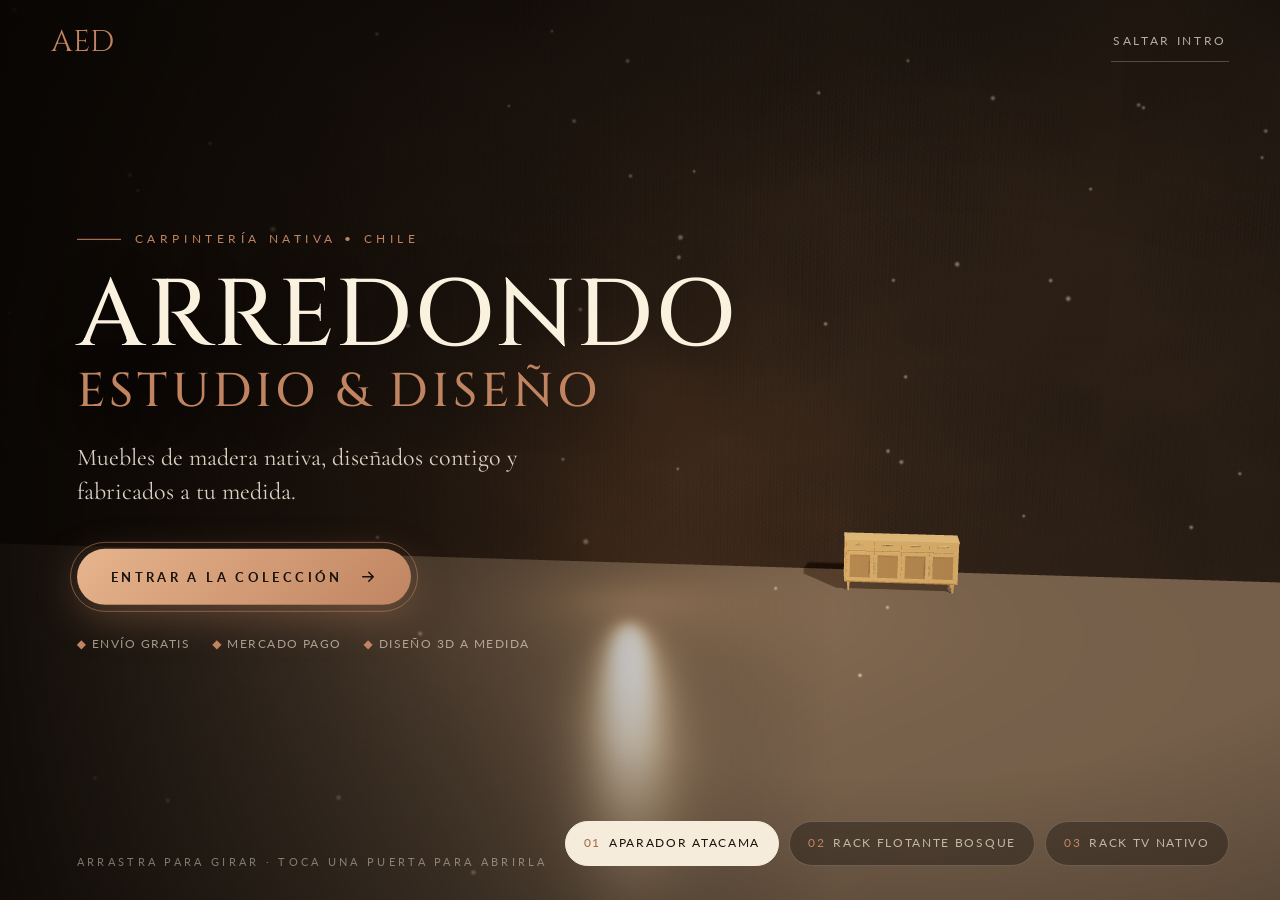
==== index.html @ 671cff6e "Sitio web Arredondo: intro 3D, tienda con 3 productos, configurador 3D y banners de conversión Co-Au" ====
<!doctype html>
<html lang="es-CL">
<head>
<meta charset="utf-8">
<meta name="viewport" content="width=device-width, initial-scale=1, viewport-fit=cover">
<title>Arredondo Estudio & Diseño — Carpintería Nativa • Chile</title>
<meta name="description" content="Muebles de madera nativa hechos a tu medida. Diseña el tuyo en 3D. Envío gratis a todo Chile y pago con Mercado Pago.">
<meta name="theme-color" content="#0d0a07">
<meta property="og:title" content="Arredondo Estudio & Diseño — Carpintería Nativa">
<meta property="og:description" content="Aparadores, racks flotantes y muebles de TV en madera nativa. Diséñalos en 3D.">
<meta property="og:image" content="img/portada.jpg">
<link rel="preconnect" href="https://fonts.googleapis.com">
<link rel="preconnect" href="https://fonts.gstatic.com" crossorigin>
<link href="https://fonts.googleapis.com/css2?family=Cinzel:wght@400;500;600&family=Cormorant+Garamond:ital,wght@0,500;0,600;1,500&family=Lato:wght@400;700&display=swap" rel="stylesheet">
<link rel="stylesheet" href="css/base.css">
<link rel="stylesheet" href="css/landing.css">
<link rel="preload" as="image" href="img/portada.jpg">
</head>
<body>
  <div class="fallback" aria-hidden="true"></div>
  <canvas id="stage" aria-label="Mueble de madera nativa en 3D, arrastra para girar"></canvas>
  <div class="vignette"></div>

  <header class="top">
    <span class="mono" aria-label="AED">AED</span>
    <a class="skip" href="tienda.html">Saltar intro</a>
  </header>

  <main class="intro">
    <p class="kicker reveal">Carpintería Nativa • Chile</p>
    <h1 class="reveal">ARREDONDO<span>ESTUDIO &amp; DISEÑO</span></h1>
    <p class="lede reveal">Muebles de madera nativa, diseñados contigo y fabricados a tu medida.</p>
    <a id="enter" class="cta reveal" href="tienda.html">
      Entrar a la colección
      <svg viewBox="0 0 24 24" fill="none" stroke="currentColor" stroke-width="2" stroke-linecap="round" stroke-linejoin="round"><path d="M5 12h14M13 6l6 6-6 6"/></svg>
    </a>
    <p class="perks reveal"><span><b>◆</b> Envío gratis</span><span><b>◆</b> Mercado Pago</span><span><b>◆</b> Diseño 3D a medida</span></p>
  </main>

  <nav class="models" id="models" aria-label="Modelos"></nav>
  <p class="hint">Arrastra para girar · toca una puerta para abrirla</p>
  <div id="curtain"></div>

  <script src="js/vendor/three.min.js"></script>
  <script src="js/config.js"></script>
  <script src="js/furniture.js"></script>
  <script src="js/landing.js"></script>
</body>
</html>
---- css/base.css ----
:root {
  --ink: #17110c;
  --ink-2: #241a12;
  --cream: #f6ecdc;
  --cream-2: #efe2cc;
  --sand: #e4d3b8;
  --copper: #c08461;
  --copper-d: #a3694a;
  --wood: #c9985f;
  --wa: #25d366;
  --wa-d: #128c4a;
  --mp: #009ee3;
  --mp-d: #0077b6;
  --font-display: 'Cinzel', 'Trajan Pro', Georgia, serif;
  --font-serif: 'Cormorant Garamond', Georgia, serif;
  --font-ui: 'Lato', system-ui, -apple-system, 'Segoe UI', Roboto, sans-serif;
  --ease: cubic-bezier(.2, .7, .2, 1);
}
*, *::before, *::after { box-sizing: border-box; }
html { -webkit-text-size-adjust: 100%; scroll-behavior: smooth; }
body { margin: 0; font-family: var(--font-ui); color: var(--ink); background: var(--cream); line-height: 1.55; -webkit-font-smoothing: antialiased; }
img, canvas, svg { display: block; max-width: 100%; }
a { color: inherit; text-decoration: none; }
button { font: inherit; cursor: pointer; border: 0; background: none; color: inherit; }
h1, h2, h3, p { margin: 0; }
:focus-visible { outline: 2px solid var(--copper); outline-offset: 3px; }
@media (prefers-reduced-motion: reduce) {
  *, *::before, *::after { animation-duration: .01ms !important; animation-iteration-count: 1 !important; transition-duration: .01ms !important; scroll-behavior: auto !important; }
}
---- css/landing.css ----
html, body { height: 100%; overflow: hidden; background: #0d0a07; color: var(--cream); }
#stage { position: fixed; inset: 0; width: 100%; height: 100%; }
.fallback { position: fixed; inset: 0; background: url('../img/portada.jpg') center/cover; display: none; }
.no-webgl .fallback { display: block; }
.no-webgl #stage { display: none; }

.vignette { position: fixed; inset: 0; pointer-events: none;
  background:
    radial-gradient(120% 90% at 70% 55%, transparent 35%, rgba(8, 5, 3, .75) 100%),
    linear-gradient(90deg, rgba(8, 5, 3, .86) 0%, rgba(8, 5, 3, .35) 42%, transparent 65%); }

.top { position: fixed; top: 0; left: 0; right: 0; display: flex; justify-content: space-between; align-items: center; padding: 22px clamp(18px, 4vw, 56px); z-index: 3; }
.mono { font-family: var(--font-display); font-size: 30px; letter-spacing: .02em; color: var(--copper); line-height: 1; }
.skip { font-size: 12px; letter-spacing: .22em; text-transform: uppercase; color: rgba(246, 236, 220, .7); padding: 10px 2px; border-bottom: 1px solid rgba(246, 236, 220, .25); transition: color .3s, border-color .3s; }
.skip:hover { color: var(--cream); border-color: var(--copper); }

.intro { position: fixed; left: clamp(18px, 6vw, 96px); top: 50%; transform: translateY(-52%); z-index: 2; max-width: min(620px, 88vw); }
.kicker { font-size: 12px; letter-spacing: .38em; text-transform: uppercase; color: var(--copper); margin-bottom: 22px; display: flex; align-items: center; gap: 14px; }
.kicker::before { content: ''; width: 44px; height: 1px; background: var(--copper); }
h1 { font-family: var(--font-display); font-weight: 500; font-size: clamp(40px, 7.4vw, 104px); line-height: .98; letter-spacing: .02em; color: #fbf1df; text-shadow: 0 6px 40px rgba(0, 0, 0, .55); }
h1 span { display: block; font-size: .5em; letter-spacing: .09em; color: var(--copper); margin-top: .12em; }
.lede { margin-top: 26px; max-width: 440px; font-family: var(--font-serif); font-size: clamp(19px, 2.2vw, 24px); line-height: 1.4; color: rgba(246, 236, 220, .88); }

.cta { margin-top: 40px; display: inline-flex; align-items: center; gap: 16px; padding: 18px 34px; font-size: 13px; font-weight: 700; letter-spacing: .26em; text-transform: uppercase;
  color: #1a120b; background: linear-gradient(135deg, #e6b48d, var(--copper)); border-radius: 100px; position: relative;
  box-shadow: 0 12px 40px rgba(192, 132, 97, .35); transition: transform .35s var(--ease), box-shadow .35s; }
.cta:hover { transform: translateY(-3px); box-shadow: 0 18px 54px rgba(192, 132, 97, .5); }
.cta svg { width: 18px; height: 18px; transition: transform .35s var(--ease); }
.cta:hover svg { transform: translateX(5px); }
.cta::after { content: ''; position: absolute; inset: -7px; border-radius: 100px; border: 1px solid rgba(192, 132, 97, .55); animation: ping 2.4s var(--ease) infinite; }
@keyframes ping { 0% { transform: scale(.96); opacity: .9; } 100% { transform: scale(1.14); opacity: 0; } }
.perks { margin-top: 30px; display: flex; flex-wrap: wrap; gap: 8px 22px; font-size: 12px; letter-spacing: .12em; text-transform: uppercase; color: rgba(246, 236, 220, .6); }
.perks b { color: var(--copper); font-weight: 700; }

.models { position: fixed; right: clamp(18px, 4vw, 56px); bottom: 34px; z-index: 2; display: flex; gap: 10px; flex-wrap: wrap; justify-content: flex-end; max-width: 56vw; }
.models button { padding: 12px 18px; border: 1px solid rgba(246, 236, 220, .22); border-radius: 100px; font-size: 12px; letter-spacing: .14em; text-transform: uppercase; color: rgba(246, 236, 220, .7);
  backdrop-filter: blur(10px); background: rgba(13, 10, 7, .35); transition: all .3s var(--ease); }
.models button:hover { color: var(--cream); border-color: var(--copper); }
.models button.on { color: #1a120b; background: var(--cream); border-color: var(--cream); }
.models i { font-style: normal; color: var(--copper); margin-right: 8px; }
.models button.on i { color: var(--copper-d); }
.hint { position: fixed; left: clamp(18px, 6vw, 96px); bottom: 30px; z-index: 2; font-size: 11px; letter-spacing: .3em; text-transform: uppercase; color: rgba(246, 236, 220, .45); }

#curtain { position: fixed; inset: 0; z-index: 10; background: var(--cream); opacity: 0; pointer-events: none; transition: opacity .9s var(--ease); }
#curtain.on { opacity: 1; pointer-events: all; }
.reveal { animation: rise 1.2s var(--ease) both; }
.reveal:nth-child(2) { animation-delay: .12s; } .reveal:nth-child(3) { animation-delay: .24s; } .reveal:nth-child(4) { animation-delay: .36s; } .reveal:nth-child(5) { animation-delay: .48s; }
@keyframes rise { from { opacity: 0; transform: translateY(26px); } to { opacity: 1; transform: none; } }

@media (max-width: 760px) {
  .vignette { background: linear-gradient(0deg, rgba(8, 5, 3, .92) 0%, rgba(8, 5, 3, .55) 45%, rgba(8, 5, 3, .15) 100%); }
  .intro { top: auto; bottom: 120px; transform: none; }
  .lede { display: none; }
  .perks { display: none; }
  .cta { margin-top: 26px; padding: 16px 26px; }
  .models { left: 18px; right: 18px; bottom: 28px; max-width: none; justify-content: flex-start; flex-wrap: nowrap; overflow-x: auto; }
  .models button { white-space: nowrap; padding: 10px 14px; }
  .hint { display: none; }
}
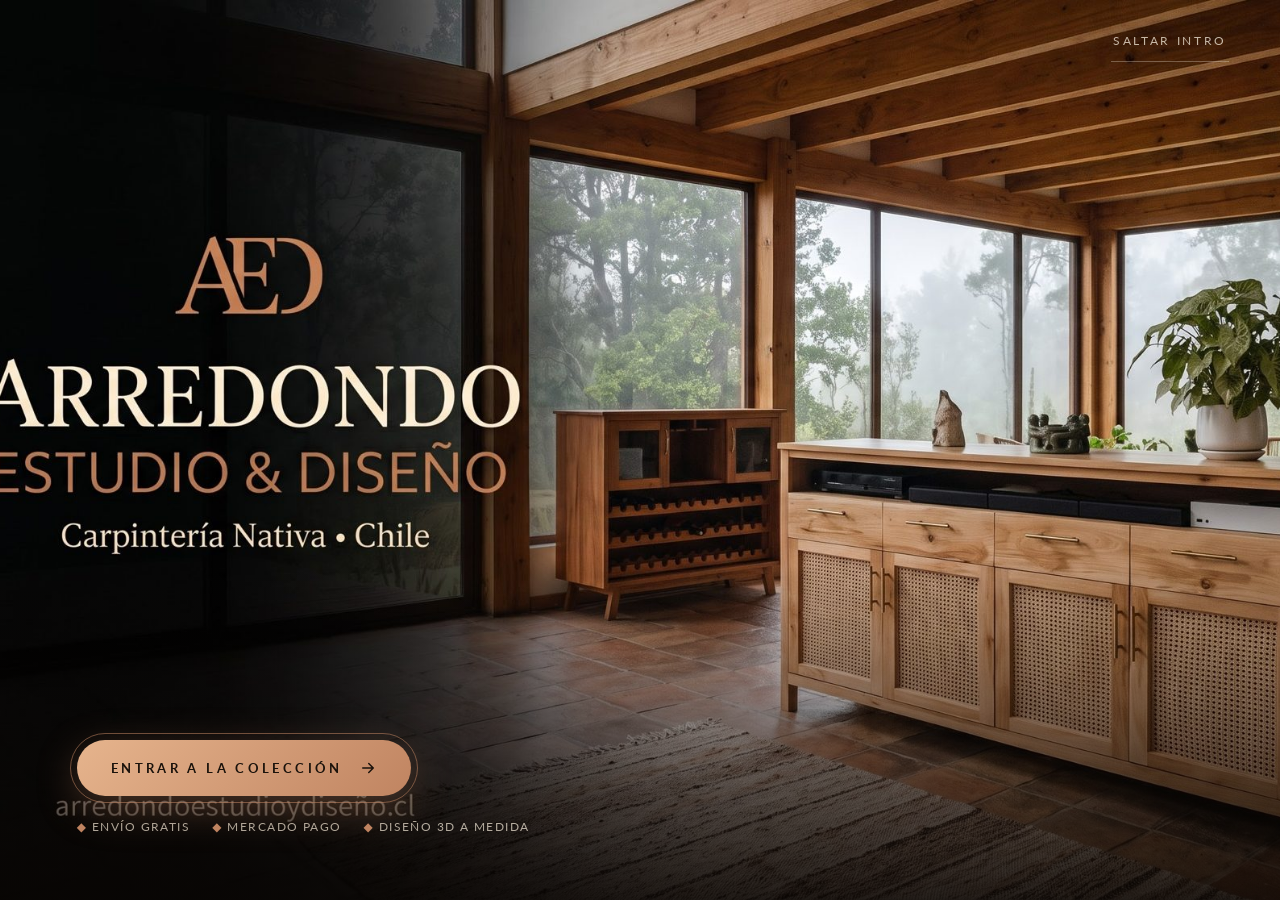
==== commit 41244a99: "Intro: foto de portada como pantalla de inicio Co-Authored-By: Claude Sonnet 5.5 <noreply@anthropic." ====
--- a/index.html
+++ b/index.html
@@ -11,39 +11,37 @@
 <meta property="og:image" content="img/portada.jpg">
 <link rel="preconnect" href="https://fonts.googleapis.com">
 <link rel="preconnect" href="https://fonts.gstatic.com" crossorigin>
-<link href="https://fonts.googleapis.com/css2?family=Cinzel:wght@400;500;600&family=Cormorant+Garamond:ital,wght@0,500;0,600;1,500&family=Lato:wght@400;700&display=swap" rel="stylesheet">
+<link href="https://fonts.googleapis.com/css2?family=Lato:wght@400;700&display=swap" rel="stylesheet">
 <link rel="stylesheet" href="css/base.css">
 <link rel="stylesheet" href="css/landing.css">
 <link rel="preload" as="image" href="img/portada.jpg">
 </head>
 <body>
-  <div class="fallback" aria-hidden="true"></div>
-  <canvas id="stage" aria-label="Mueble de madera nativa en 3D, arrastra para girar"></canvas>
-  <div class="vignette"></div>
+  <div class="cover"><img id="coverImg" src="img/portada.jpg" alt="Arredondo Estudio & Diseño — Carpintería Nativa • Chile" fetchpriority="high"></div>
+  <div class="shade"></div>
 
-  <header class="top">
-    <span class="mono" aria-label="AED">AED</span>
-    <a class="skip" href="tienda.html">Saltar intro</a>
-  </header>
+  <a class="skip" href="tienda.html">Saltar intro</a>
 
-  <main class="intro">
-    <p class="kicker reveal">Carpintería Nativa • Chile</p>
-    <h1 class="reveal">ARREDONDO<span>ESTUDIO &amp; DISEÑO</span></h1>
-    <p class="lede reveal">Muebles de madera nativa, diseñados contigo y fabricados a tu medida.</p>
-    <a id="enter" class="cta reveal" href="tienda.html">
+  <div class="cta-wrap">
+    <a id="enter" class="cta" href="tienda.html">
       Entrar a la colección
       <svg viewBox="0 0 24 24" fill="none" stroke="currentColor" stroke-width="2" stroke-linecap="round" stroke-linejoin="round"><path d="M5 12h14M13 6l6 6-6 6"/></svg>
     </a>
-    <p class="perks reveal"><span><b>◆</b> Envío gratis</span><span><b>◆</b> Mercado Pago</span><span><b>◆</b> Diseño 3D a medida</span></p>
-  </main>
-
-  <nav class="models" id="models" aria-label="Modelos"></nav>
-  <p class="hint">Arrastra para girar · toca una puerta para abrirla</p>
+    <p class="perks"><span><b>◆</b> Envío gratis</span><span><b>◆</b> Mercado Pago</span><span><b>◆</b> Diseño 3D a medida</span></p>
+  </div>
   <div id="curtain"></div>
 
-  <script src="js/vendor/three.min.js"></script>
-  <script src="js/config.js"></script>
-  <script src="js/furniture.js"></script>
-  <script src="js/landing.js"></script>
+  <script>
+    (function () {
+      var enter = document.getElementById('enter'), curtain = document.getElementById('curtain'), img = document.getElementById('coverImg'), done = false;
+      function go(e) {
+        if (e) e.preventDefault(); if (done) return; done = true;
+        img.classList.add('zoom'); curtain.classList.add('on');
+        setTimeout(function () { location.href = 'tienda.html'; }, 900);
+      }
+      enter.addEventListener('click', go);
+      document.addEventListener('keydown', function (e) { if (e.key === 'Enter') go(e); });
+    })();
+  </script>
 </body>
 </html>
--- a/css/landing.css
+++ b/css/landing.css
@@ -1,59 +1,34 @@
 html, body { height: 100%; overflow: hidden; background: #0d0a07; color: var(--cream); }
-#stage { position: fixed; inset: 0; width: 100%; height: 100%; }
-.fallback { position: fixed; inset: 0; background: url('../img/portada.jpg') center/cover; display: none; }
-.no-webgl .fallback { display: block; }
-.no-webgl #stage { display: none; }
+.cover { position: fixed; inset: 0; background: #0d0a07; overflow: hidden; }
+.cover img { width: 100%; height: 100%; object-fit: cover; object-position: 35% center; animation: kb 22s ease-in-out infinite alternate; transition: transform 1s var(--ease); }
+.cover img.zoom { animation: none; transform: scale(1.18); }
+@keyframes kb { from { transform: scale(1); } to { transform: scale(1.07); } }
+.shade { position: fixed; inset: 0; pointer-events: none; background: linear-gradient(0deg, rgba(8, 5, 3, .85) 0%, rgba(8, 5, 3, 0) 38%); }
 
-.vignette { position: fixed; inset: 0; pointer-events: none;
-  background:
-    radial-gradient(120% 90% at 70% 55%, transparent 35%, rgba(8, 5, 3, .75) 100%),
-    linear-gradient(90deg, rgba(8, 5, 3, .86) 0%, rgba(8, 5, 3, .35) 42%, transparent 65%); }
-
-.top { position: fixed; top: 0; left: 0; right: 0; display: flex; justify-content: space-between; align-items: center; padding: 22px clamp(18px, 4vw, 56px); z-index: 3; }
-.mono { font-family: var(--font-display); font-size: 30px; letter-spacing: .02em; color: var(--copper); line-height: 1; }
-.skip { font-size: 12px; letter-spacing: .22em; text-transform: uppercase; color: rgba(246, 236, 220, .7); padding: 10px 2px; border-bottom: 1px solid rgba(246, 236, 220, .25); transition: color .3s, border-color .3s; }
+.skip { position: fixed; top: 22px; right: clamp(18px, 4vw, 56px); z-index: 3; font-size: 12px; letter-spacing: .22em; text-transform: uppercase; color: rgba(246, 236, 220, .75); padding: 10px 2px; border-bottom: 1px solid rgba(246, 236, 220, .3); transition: color .3s, border-color .3s; }
 .skip:hover { color: var(--cream); border-color: var(--copper); }
 
-.intro { position: fixed; left: clamp(18px, 6vw, 96px); top: 50%; transform: translateY(-52%); z-index: 2; max-width: min(620px, 88vw); }
-.kicker { font-size: 12px; letter-spacing: .38em; text-transform: uppercase; color: var(--copper); margin-bottom: 22px; display: flex; align-items: center; gap: 14px; }
-.kicker::before { content: ''; width: 44px; height: 1px; background: var(--copper); }
-h1 { font-family: var(--font-display); font-weight: 500; font-size: clamp(40px, 7.4vw, 104px); line-height: .98; letter-spacing: .02em; color: #fbf1df; text-shadow: 0 6px 40px rgba(0, 0, 0, .55); }
-h1 span { display: block; font-size: .5em; letter-spacing: .09em; color: var(--copper); margin-top: .12em; }
-.lede { margin-top: 26px; max-width: 440px; font-family: var(--font-serif); font-size: clamp(19px, 2.2vw, 24px); line-height: 1.4; color: rgba(246, 236, 220, .88); }
-
-.cta { margin-top: 40px; display: inline-flex; align-items: center; gap: 16px; padding: 18px 34px; font-size: 13px; font-weight: 700; letter-spacing: .26em; text-transform: uppercase;
-  color: #1a120b; background: linear-gradient(135deg, #e6b48d, var(--copper)); border-radius: 100px; position: relative;
-  box-shadow: 0 12px 40px rgba(192, 132, 97, .35); transition: transform .35s var(--ease), box-shadow .35s; }
+.cta-wrap { position: fixed; z-index: 2; left: clamp(18px, 6vw, 96px); bottom: clamp(28px, 7vh, 72px); }
+.cta { display: inline-flex; align-items: center; gap: 16px; padding: 18px 34px; font-size: 13px; font-weight: 700; letter-spacing: .26em; text-transform: uppercase; color: #1a120b; background: linear-gradient(135deg, #e6b48d, var(--copper)); border-radius: 100px; position: relative; box-shadow: 0 12px 40px rgba(192, 132, 97, .35); transition: transform .35s var(--ease), box-shadow .35s; }
 .cta:hover { transform: translateY(-3px); box-shadow: 0 18px 54px rgba(192, 132, 97, .5); }
 .cta svg { width: 18px; height: 18px; transition: transform .35s var(--ease); }
 .cta:hover svg { transform: translateX(5px); }
 .cta::after { content: ''; position: absolute; inset: -7px; border-radius: 100px; border: 1px solid rgba(192, 132, 97, .55); animation: ping 2.4s var(--ease) infinite; }
 @keyframes ping { 0% { transform: scale(.96); opacity: .9; } 100% { transform: scale(1.14); opacity: 0; } }
-.perks { margin-top: 30px; display: flex; flex-wrap: wrap; gap: 8px 22px; font-size: 12px; letter-spacing: .12em; text-transform: uppercase; color: rgba(246, 236, 220, .6); }
-.perks b { color: var(--copper); font-weight: 700; }
-
-.models { position: fixed; right: clamp(18px, 4vw, 56px); bottom: 34px; z-index: 2; display: flex; gap: 10px; flex-wrap: wrap; justify-content: flex-end; max-width: 56vw; }
-.models button { padding: 12px 18px; border: 1px solid rgba(246, 236, 220, .22); border-radius: 100px; font-size: 12px; letter-spacing: .14em; text-transform: uppercase; color: rgba(246, 236, 220, .7);
-  backdrop-filter: blur(10px); background: rgba(13, 10, 7, .35); transition: all .3s var(--ease); }
-.models button:hover { color: var(--cream); border-color: var(--copper); }
-.models button.on { color: #1a120b; background: var(--cream); border-color: var(--cream); }
-.models i { font-style: normal; color: var(--copper); margin-right: 8px; }
-.models button.on i { color: var(--copper-d); }
-.hint { position: fixed; left: clamp(18px, 6vw, 96px); bottom: 30px; z-index: 2; font-size: 11px; letter-spacing: .3em; text-transform: uppercase; color: rgba(246, 236, 220, .45); }
+.perks { margin-top: 22px; display: flex; flex-wrap: wrap; gap: 8px 22px; font-size: 12px; letter-spacing: .12em; text-transform: uppercase; color: rgba(246, 236, 220, .7); }
+.perks b { color: var(--copper); }
 
 #curtain { position: fixed; inset: 0; z-index: 10; background: var(--cream); opacity: 0; pointer-events: none; transition: opacity .9s var(--ease); }
 #curtain.on { opacity: 1; pointer-events: all; }
-.reveal { animation: rise 1.2s var(--ease) both; }
-.reveal:nth-child(2) { animation-delay: .12s; } .reveal:nth-child(3) { animation-delay: .24s; } .reveal:nth-child(4) { animation-delay: .36s; } .reveal:nth-child(5) { animation-delay: .48s; }
-@keyframes rise { from { opacity: 0; transform: translateY(26px); } to { opacity: 1; transform: none; } }
 
-@media (max-width: 760px) {
-  .vignette { background: linear-gradient(0deg, rgba(8, 5, 3, .92) 0%, rgba(8, 5, 3, .55) 45%, rgba(8, 5, 3, .15) 100%); }
-  .intro { top: auto; bottom: 120px; transform: none; }
-  .lede { display: none; }
-  .perks { display: none; }
-  .cta { margin-top: 26px; padding: 16px 26px; }
-  .models { left: 18px; right: 18px; bottom: 28px; max-width: none; justify-content: flex-start; flex-wrap: nowrap; overflow-x: auto; }
-  .models button { white-space: nowrap; padding: 10px 14px; }
-  .hint { display: none; }
+/* celular: la foto completa arriba, botón abajo */
+@media (max-aspect-ratio: 1/1) {
+  .cover img { position: absolute; top: 50%; left: 0; height: auto; transform: translateY(-62%); aspect-ratio: 2000 / 1116; object-fit: cover; }
+  .cover img.zoom { transform: translateY(-62%) scale(1.15); }
+  @keyframes kb { from { transform: translateY(-62%) scale(1); } to { transform: translateY(-62%) scale(1.05); } }
+  .cover { background: radial-gradient(120% 60% at 50% 38%, #1b1510, #0d0a07 70%); }
+  .shade { background: none; }
+  .cta-wrap { left: 18px; right: 18px; bottom: 36px; }
+  .cta { width: 100%; justify-content: center; }
+  .perks { justify-content: center; font-size: 11px; }
 }
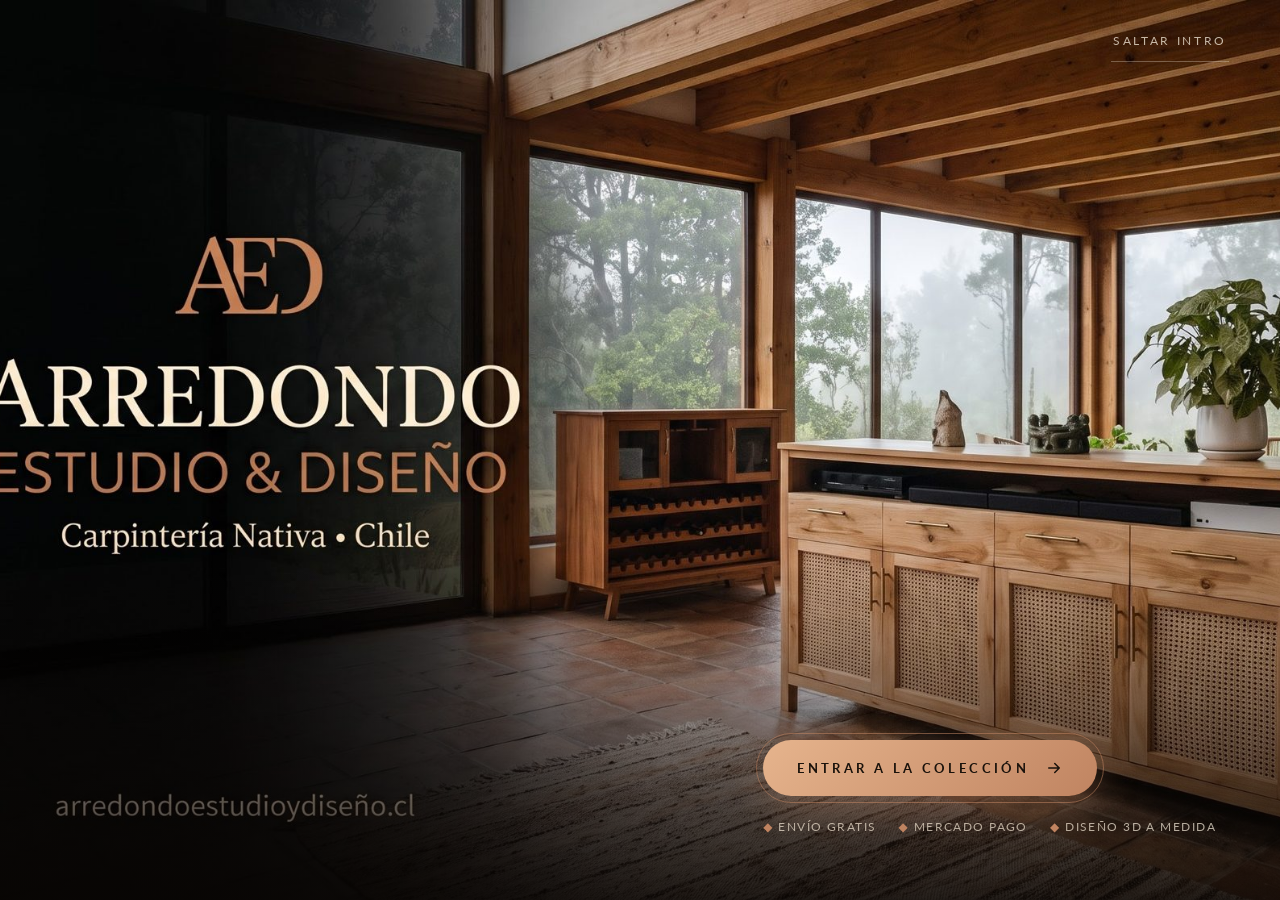
==== commit edbabe1b: "Mensualidad: aviso solo para el dueño, gracia 3 días, bloqueo automático y reactivación al pagar (AP" ====
--- a/index.html
+++ b/index.html
@@ -15,6 +15,7 @@
 <link rel="stylesheet" href="css/base.css">
 <link rel="stylesheet" href="css/landing.css">
 <link rel="preload" as="image" href="img/portada.jpg">
+<link rel="stylesheet" href="css/cuenta.css">
 </head>
 <body>
   <div class="cover"><img id="coverImg" src="img/portada.jpg" alt="Arredondo Estudio & Diseño — Carpintería Nativa • Chile" fetchpriority="high"></div>
@@ -43,5 +44,7 @@
       document.addEventListener('keydown', function (e) { if (e.key === 'Enter') go(e); });
     })();
   </script>
+<script src="js/config.js"></script>
+<script src="js/cuenta.js" defer></script>
 </body>
 </html>
--- a/css/landing.css
+++ b/css/landing.css
@@ -8,7 +8,8 @@
 .skip { position: fixed; top: 22px; right: clamp(18px, 4vw, 56px); z-index: 3; font-size: 12px; letter-spacing: .22em; text-transform: uppercase; color: rgba(246, 236, 220, .75); padding: 10px 2px; border-bottom: 1px solid rgba(246, 236, 220, .3); transition: color .3s, border-color .3s; }
 .skip:hover { color: var(--cream); border-color: var(--copper); }
 
-.cta-wrap { position: fixed; z-index: 2; left: clamp(18px, 6vw, 96px); bottom: clamp(28px, 7vh, 72px); }
+.cta-wrap { position: fixed; z-index: 2; right: clamp(18px, 5vw, 80px); bottom: clamp(28px, 7vh, 72px); }
+.perks { justify-content: flex-end; }
 .cta { display: inline-flex; align-items: center; gap: 16px; padding: 18px 34px; font-size: 13px; font-weight: 700; letter-spacing: .26em; text-transform: uppercase; color: #1a120b; background: linear-gradient(135deg, #e6b48d, var(--copper)); border-radius: 100px; position: relative; box-shadow: 0 12px 40px rgba(192, 132, 97, .35); transition: transform .35s var(--ease), box-shadow .35s; }
 .cta:hover { transform: translateY(-3px); box-shadow: 0 18px 54px rgba(192, 132, 97, .5); }
 .cta svg { width: 18px; height: 18px; transition: transform .35s var(--ease); }
@@ -29,6 +30,7 @@
   .cover { background: radial-gradient(120% 60% at 50% 38%, #1b1510, #0d0a07 70%); }
   .shade { background: none; }
   .cta-wrap { left: 18px; right: 18px; bottom: 36px; }
+  .cta-wrap .perks { justify-content: center; }
   .cta { width: 100%; justify-content: center; }
   .perks { justify-content: center; font-size: 11px; }
 }
--- a/css/cuenta.css
+++ b/css/cuenta.css
@@ -0,0 +1,15 @@
+.cuenta-bar { position: fixed; top: 0; left: 0; right: 0; z-index: 9000; display: flex; align-items: center; justify-content: center; gap: 14px; padding: 12px 52px 12px 18px; background: linear-gradient(90deg, #c08461, #e6b48d); color: #1a120b; font: 14px/1.4 Lato, system-ui, sans-serif; box-shadow: 0 6px 24px rgba(0, 0, 0, .3); }
+.cuenta-bar.is-warn { background: linear-gradient(90deg, #b3261e, #e0523f); color: #fff; }
+.cuenta-bar p { margin: 0; text-align: center; }
+.cuenta-btn { display: inline-block; white-space: nowrap; padding: 10px 20px; border-radius: 100px; background: #17110c; color: #f6ecdc; font-weight: 700; font-size: 13px; letter-spacing: .08em; text-transform: uppercase; text-decoration: none; }
+.cuenta-bar.is-warn .cuenta-btn { background: #fff; color: #b3261e; }
+.cuenta-x { position: absolute; right: 12px; top: 50%; transform: translateY(-50%); width: 32px; height: 32px; border-radius: 50%; font-size: 22px; line-height: 1; color: inherit; background: rgba(0, 0, 0, .12); border: 0; cursor: pointer; }
+.has-cuenta body { padding-top: 64px; }
+.cuenta-locked, .cuenta-locked body { overflow: hidden; }
+.cuenta-lock { position: fixed; inset: 0; z-index: 99999; display: grid; place-items: center; padding: 24px; background: #17110c; color: #f6ecdc; text-align: center; font-family: Lato, system-ui, sans-serif; }
+.cuenta-lock__box { max-width: 460px; }
+.cuenta-lock__k { font-size: 12px; letter-spacing: .3em; text-transform: uppercase; color: #c08461; margin: 0 0 12px; }
+.cuenta-lock h1 { margin: 0 0 14px; font: 600 clamp(34px, 8vw, 54px)/1.05 'Cormorant Garamond', Georgia, serif; }
+.cuenta-lock p { margin: 0 0 14px; opacity: .85; }
+.cuenta-lock__own { margin-top: 26px; padding: 16px; border: 1px solid rgba(192, 132, 97, .5); border-radius: 10px; }
+@media (max-width: 600px) { .cuenta-bar { flex-direction: column; gap: 8px; padding: 12px 44px 12px 14px; } .has-cuenta body { padding-top: 112px; } }
